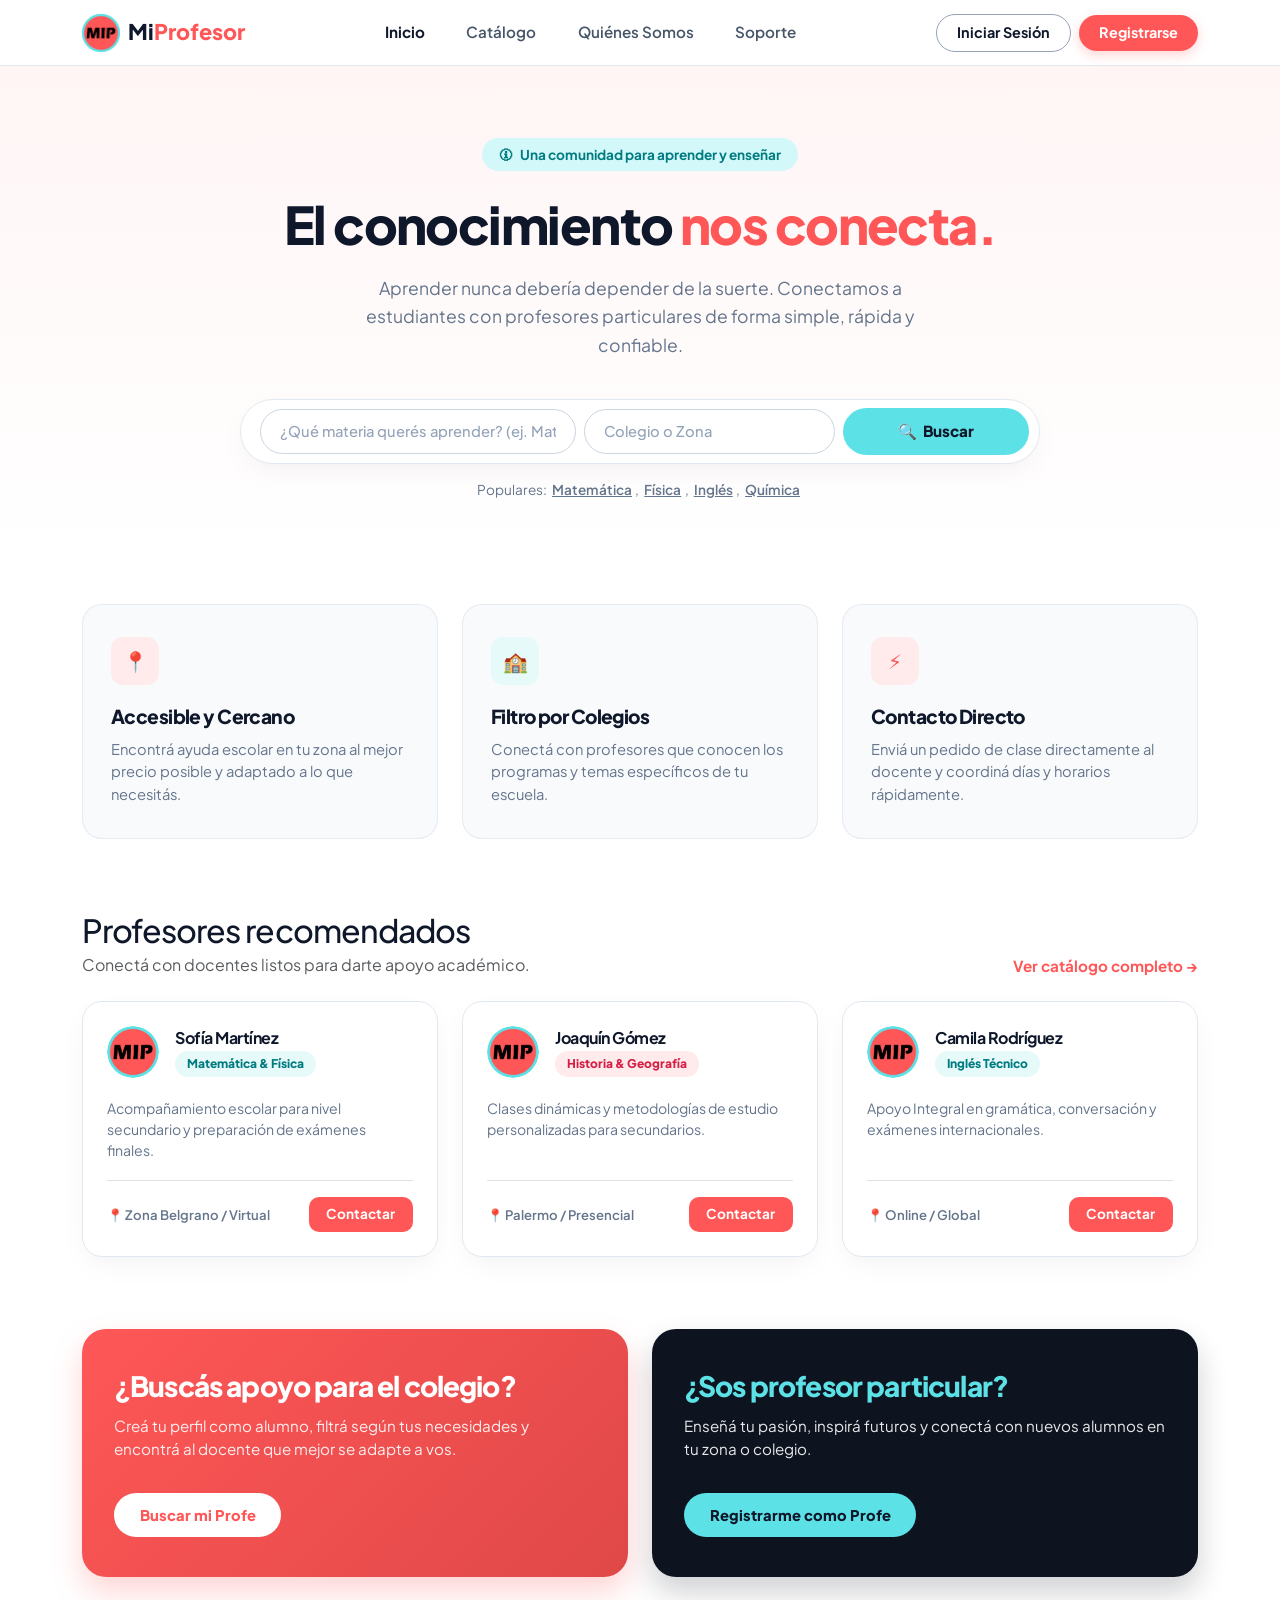
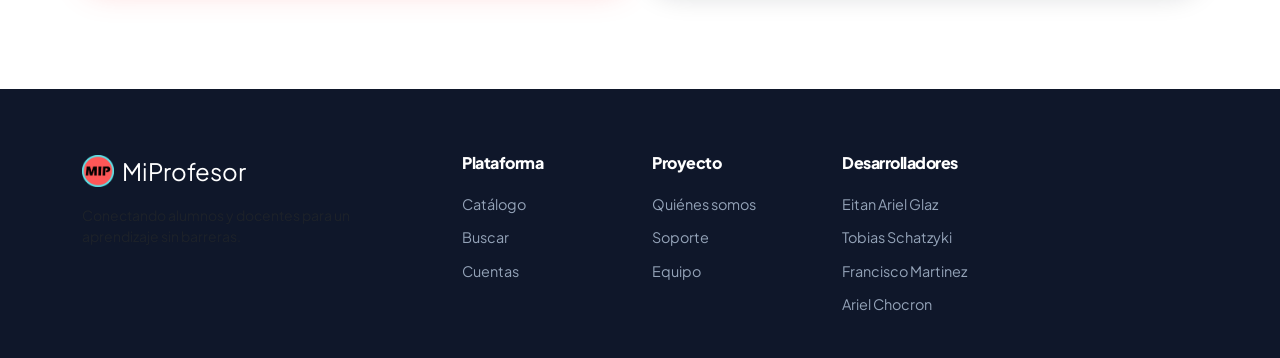
==== index.html @ e174bb23 "first commit" ====
<!DOCTYPE html>
<html lang="es">
<head>
    <meta charset="UTF-8">
    <meta name="viewport" content="width=device-width, initial-scale=1.0">
    <title>MiProfesor (MIP) | Encontrá a tu profe ideal</title>

    <!-- Bootstrap 5 CSS (Estructura de grilla responsive) -->
    <link href="https://cdn.jsdelivr.net/npm/bootstrap@5.3.2/dist/css/bootstrap.min.css" rel="stylesheet">
    <link href="https://fonts.googleapis.com/css2?family=Plus+Jakarta+Sans:wght@400;500;600;700;800;900&display=swap" rel="stylesheet">
    <link rel="stylesheet" href="css/style.css">
</head>
<body>

    <!-- ================= HEADER ================= -->
    <header class="siteNavbarHeader navbar navbar-expand-lg sticky-top">
        <div class="container-xl">
            <a href="index.html" class="d-flex align-items-center gap-2 text-decoration-none">
                <div class="brandLogoCircle">
                    <img src="img/logo.png" alt="MIP Logo">
                </div>
                <span class="brandLogoTitle">Mi<span>Profesor</span></span>
            </a>

            <button class="navbar-toggler border-0" type="button" data-bs-toggle="collapse" data-bs-target="#mobileNavbarContent">
                <span class="navbar-toggler-icon"></span>
            </button>

            <div class="collapse navbar-collapse" id="mobileNavbarContent">
                <nav class="navbar-nav mx-auto gap-lg-3 my-3 my-lg-0 text-center">
                    <a href="index.html" class="navLinkItem active">Inicio</a>
                    <a href="catalogo.html" class="navLinkItem">Catálogo</a>
                    <a href="quienesSomos.html" class="navLinkItem">Quiénes Somos</a>
                    <a href="soporte.html" class="navLinkItem">Soporte</a>
                </nav>

                <div class="d-flex justify-content-center align-items-center gap-2">
                    <a href="login.html" class="headerBtnOutline">Iniciar Sesión</a>
                    <a href="registro.html" class="headerBtnPrimary">Registrarse</a>
                </div>
            </div>
        </div>
    </header>

    <!-- ================= CONTENIDO PRINCIPAL ================= -->
    <main>
        
        <!-- Hero Section & Buscador -->
        <section class="heroSectionContainer text-center animateFadeIn">
            <div class="container-xl">
                <div class="communityBadge">
                    <span>🛈</span> Una comunidad para aprender y enseñar
                </div>
                
                <h1 class="heroMainTitle">
                    El conocimiento <span class="highlightCoral">nos conecta.</span>
                </h1>
                
                <p class="heroSubTitle">
                    Aprender nunca debería depender de la suerte. Conectamos a estudiantes con profesores particulares de forma simple, rápida y confiable.
                </p>

                <!-- Formulario con IDs exactos para el JS -->
                <form id="landingSearchForm" class="animateFadeIn delay-1">
                    <div class="searchBoxCard">
                        <div class="row g-2 align-items-center">
                            <div class="col-12 col-md-5">
                                <input type="text" id="subjectSearchInput" class="formInputField" placeholder="¿Qué materia querés aprender? (ej. Matem">
                            </div>
                            <div class="col-12 col-md-4">
                                <input type="text" id="locationSearchInput" class="formInputField" placeholder="Colegio o Zona">
                            </div>
                            <div class="col-12 col-md-3">
                                <button type="submit" class="searchSubmitButton">
                                    <span>🔍</span> Buscar
                                </button>
                            </div>
                        </div>
                    </div>
                    
                    <div class="popularSearchText">
                        Populares: 
                        <a href="catalogo.html?subject=Matematica">Matemática</a>, 
                        <a href="catalogo.html?subject=Fisica">Física</a>, 
                        <a href="catalogo.html?subject=Ingles">Inglés</a>, 
                        <a href="catalogo.html?subject=Quimica">Química</a>
                    </div>
                    
                    <div id="searchValidationMessage" class="text-danger small mt-3 fw-bold" style="display: none;"></div>
                </form>
            </div>
        </section>

        <!-- Beneficios (3 columnas) -->
        <section class="py-5 animateFadeIn delay-2">
            <div class="container-xl">
                <div class="row g-4">
                    <div class="col-12 col-md-4">
                        <div class="featureItemCard">
                            <div class="featureIconBox iconBoxRed">📍</div>
                            <h2 class="featureCardTitle">Accesible y Cercano</h2>
                            <p class="featureCardText">Encontrá ayuda escolar en tu zona al mejor precio posible y adaptado a lo que necesitás.</p>
                        </div>
                    </div>
                    <div class="col-12 col-md-4">
                        <div class="featureItemCard">
                            <div class="featureIconBox iconBoxCyan">🏫</div>
                            <h2 class="featureCardTitle">Filtro por Colegios</h2>
                            <p class="featureCardText">Conectá con profesores que conocen los programas y temas específicos de tu escuela.</p>
                        </div>
                    </div>
                    <div class="col-12 col-md-4">
                        <div class="featureItemCard">
                            <div class="featureIconBox iconBoxRed">⚡</div>
                            <h2 class="featureCardTitle">Contacto Directo</h2>
                            <p class="featureCardText">Enviá un pedido de clase directamente al docente y coordiná días y horarios rápidamente.</p>
                        </div>
                    </div>
                </div>
            </div>
        </section>

        <!-- Profesores Recomendados -->
        <section class="py-4 animateFadeIn delay-3">
            <div class="container-xl">
                <div class="d-flex flex-column flex-sm-row justify-content-between align-items-sm-end mb-4 gap-2">
                    <div>
                        <h2 class="fs-2 fw-black mb-1">Profesores recomendados</h2>
                        <p class="text-muted mb-0">Conectá con docentes listos para darte apoyo académico.</p>
                    </div>
                    <a href="catalogo.html" class="viewAllCatalogLink">Ver catálogo completo →</a>
                </div>

                <div class="row g-4">
                    <!-- Profe 1 -->
                    <div class="col-12 col-md-4">
                        <div class="teacherProfileCard">
                            <div>
                                <div class="d-flex align-items-center gap-3">
                                    <div class="teacherAvatarIcon">
                                        <img src="img/logo.png" class="teacher-temp-img" alt="Foto Profesor Sofía Martínez">
                                    </div>
                                    <div>
                                        <h3 class="fs-6 fw-bold mb-0">Sofía Martínez</h3>
                                        <span class="teacherSubjectBadge">Matemática & Física</span>
                                    </div>
                                </div>
                                <p class="teacherBioDescription">Acompañamiento escolar para nivel secundario y preparación de exámenes finales.</p>
                            </div>
                            <div class="d-flex justify-content-between align-items-center pt-3 border-top">
                                <span class="teacherLocationTag">📍 Zona Belgrano / Virtual</span>
                                <a href="perfilProfesor.html" class="teacherContactButton">Contactar</a>
                            </div>
                        </div>
                    </div>
                    
                    <!-- Profe 2 -->
                    <div class="col-12 col-md-4">
                        <div class="teacherProfileCard">
                            <div>
                                <div class="d-flex align-items-center gap-3">
                                    <div class="teacherAvatarIcon">
                                        <img src="img/logo.png" class="teacher-temp-img" alt="Foto Profesor Joaquín Gómez">
                                    </div>
                                    <div>
                                        <h3 class="fs-6 fw-bold mb-0">Joaquín Gómez</h3>
                                        <span class="teacherSubjectBadge pink">Historia & Geografía</span>
                                    </div>
                                </div>
                                <p class="teacherBioDescription">Clases dinámicas y metodologías de estudio personalizadas para secundarios.</p>
                            </div>
                            <div class="d-flex justify-content-between align-items-center pt-3 border-top">
                                <span class="teacherLocationTag">📍 Palermo / Presencial</span>
                                <a href="perfilProfesor.html" class="teacherContactButton">Contactar</a>
                            </div>
                        </div>
                    </div>

                    <!-- Profe 3 -->
                    <div class="col-12 col-md-4">
                        <div class="teacherProfileCard">
                            <div>
                                <div class="d-flex align-items-center gap-3">
                                    <div class="teacherAvatarIcon">
                                        <img src="img/logo.png" class="teacher-temp-img" alt="Foto Profesor Camila Rodríguez">
                                    </div>
                                    <div>
                                        <h3 class="fs-6 fw-bold mb-0">Camila Rodríguez</h3>
                                        <span class="teacherSubjectBadge">Inglés Técnico</span>
                                    </div>
                                </div>
                                <p class="teacherBioDescription">Apoyo Integral en gramática, conversación y exámenes internacionales.</p>
                            </div>
                            <div class="d-flex justify-content-between align-items-center pt-3 border-top">
                                <span class="teacherLocationTag">📍 Online / Global</span>
                                <a href="perfilProfesor.html" class="teacherContactButton">Contactar</a>
                            </div>
                        </div>
                    </div>
                </div>
            </div>
        </section>

        <!-- CTA Doble -->
        <section class="py-5 animateFadeIn delay-3">
            <div class="container-xl">
                <div class="row g-4">
                    <div class="col-12 col-md-6">
                        <div class="roleActionCardCoral">
                            <div>
                                <h2 class="roleActionTitle">¿Buscás apoyo para el colegio?</h2>
                                <p class="roleActionText">Creá tu perfil como alumno, filtrá según tus necesidades y encontrá al docente que mejor se adapte a vos.</p>
                            </div>
                            <a href="catalogo.html" class="roleActionButtonWhite">Buscar mi Profe</a>
                        </div>
                    </div>
                    <div class="col-12 col-md-6">
                        <div class="roleActionCardDark">
                            <div>
                                <h2 class="roleActionTitle cyan">¿Sos profesor particular?</h2>
                                <p class="roleActionText">Enseñá tu pasión, inspirá futuros y conectá con nuevos alumnos en tu zona o colegio.</p>
                            </div>
                            <a href="registro.html" class="roleActionButtonCyan">Registrarme como Profe</a>
                        </div>
                    </div>
                </div>
            </div>
        </section>
    </main>

    <!-- ================= FOOTER ================= -->
    <footer class="mainSiteFooter">
        <div class="container-xl">
            <div class="row g-4">
                <div class="col-12 col-md-4">
                    <div class="d-flex align-items-center gap-2 mb-3">
                        <div class="brandLogoCircle" style="width: 32px; height: 32px;">
                            <img src="img/logo.png" alt="MIP Logo">
                        </div>
                        <span class="fw-black fs-4 text-white">MiProfesor</span>
                    </div>
                    <p class="small text-muted" style="max-width: 280px;">Conectando alumnos y docentes para un aprendizaje sin barreras.</p>
                </div>
                <div class="col-6 col-md-2">
                    <h3 class="footerColumnTitle">Plataforma</h3>
                    <ul class="footerLinkList">
                        <li class="footerLinkItem"><a href="catalogo.html">Catálogo</a></li>
                        <li class="footerLinkItem"><a href="catalogo.html">Buscar</a></li>
                        <li class="footerLinkItem"><a href="login.html">Cuentas</a></li>
                    </ul>
                </div>
                <div class="col-6 col-md-2">
                    <h3 class="footerColumnTitle">Proyecto</h3>
                    <ul class="footerLinkList">
                        <li class="footerLinkItem"><a href="quienesSomos.html">Quiénes somos</a></li>
                        <li class="footerLinkItem"><a href="soporte.html">Soporte</a></li>
                        <li class="footerLinkItem"><a href="quienesSomos.html">Equipo</a></li>
                    </ul>
                </div>
                <div class="col-12 col-md-4">
                    <h3 class="footerColumnTitle">Desarrolladores</h3>
                    <ul class="footerLinkList">
                        <li class="footerLinkItem"><span>Eitan Ariel Glaz</span></li>
                        <li class="footerLinkItem"><span>Tobias Schatzyki</span></li>
                        <li class="footerLinkItem"><span>Francisco Martinez</span></li>
                        <li class="footerLinkItem"><span>Ariel Chocron</span></li>
                    </ul>
                </div>
            </div>
        </div>
    </footer>

    <script src="https://cdn.jsdelivr.net/npm/bootstrap@5.3.2/dist/js/bootstrap.bundle.min.js"></script>
    <script src="js/site.js"></script>
</body>
</html>
---- css/style.css ----
/* =========================================
   VARIABLES Y PALETA MIP
========================================= */
:root {
    --primaryCoral: #FF5757;
    --primaryCoralHover: #E04848;
    --secondaryCyan: #5CE1E6;
    --secondaryCyanHover: #48CED3;
    --secondaryMagenta: #D51F47;
    
    --darkNeutral: #0F172A;
    --darkCardBg: #0D131F;
    --textMuted: #64748B;
    
    --lightBackground: #FFFFFF;
    --heroBgGradient: linear-gradient(180deg, #FFF5F5 0%, #FFFFFF 100%);
    --cardBgSoft: #F8FAFC;
    
    --borderLight: #E2E8F0;
    --borderInput: #CBD5E1;
    --shadowSoft: 0 10px 30px -5px rgba(0, 0, 0, 0.05), 0 4px 12px -2px rgba(0, 0, 0, 0.02);
    --shadowHover: 0 20px 35px -10px rgba(0, 0, 0, 0.08), 0 10px 15px -5px rgba(0, 0, 0, 0.04);
}

/* =========================================
   RESET Y ESTILOS GENERALES
========================================= */
body {
    font-family: 'Plus Jakarta Sans', system-ui, -apple-system, sans-serif;
    background-color: var(--lightBackground);
    color: var(--darkNeutral);
    margin: 0;
    padding: 0;
    -webkit-font-smoothing: antialiased;
}

main {
    overflow-x: hidden;
}

h1, h2, h3, h4 {
    color: var(--darkNeutral);
    letter-spacing: -0.03em;
}

/* Animación de entrada suave */
@keyframes fadeInUp {
    from {
        opacity: 0;
        transform: translateY(20px);
    }
    to {
        opacity: 1;
        transform: translateY(0);
    }
}

.animateFadeIn {
    animation: fadeInUp 0.6s cubic-bezier(0.16, 1, 0.3, 1) forwards;
}

.delay-1 { animation-delay: 0.1s; }
.delay-2 { animation-delay: 0.2s; }
.delay-3 { animation-delay: 0.3s; }

/* =========================================
   1. HEADER / NAVBAR
========================================= */
.siteNavbarHeader {
    background-color: rgba(255, 255, 255, 0.95);
    backdrop-filter: blur(8px);
    border-bottom: 1px solid var(--borderLight);
    padding: 0.85rem 0;
}

.brandLogoCircle {
    width: 38px;
    height: 38px;
    display: flex;
    align-items: center;
    justify-content: center;
    transition: transform 0.3s ease;
    overflow: hidden;
}

.brandLogoCircle img {
    width: 100%;
    height: 100%;
    object-fit: contain;
}

.brandLogoCircle:hover {
    transform: scale(1.08) rotate(-5deg);
}

.brandLogoTitle {
    font-size: 1.35rem;
    font-weight: 800;
    color: var(--darkNeutral);
}

.brandLogoTitle span {
    color: var(--primaryCoral);
}

.navLinkItem {
    font-weight: 600;
    color: #475569;
    text-decoration: none;
    padding: 0.4rem 0.8rem;
    font-size: 0.95rem;
    transition: color 0.2s ease;
}

.navLinkItem:hover, .navLinkItem.active {
    color: var(--darkNeutral);
    font-weight: 700;
}

/* Botones del Header */
.headerBtnOutline {
    border: 1.5px solid #94A3B8;
    background: transparent;
    color: var(--darkNeutral);
    font-weight: 700;
    padding: 0.45rem 1.25rem;
    border-radius: 50px;
    font-size: 0.9rem;
    text-decoration: none;
    transition: all 0.2s ease;
}

.headerBtnOutline:hover {
    border-color: var(--darkNeutral);
    background-color: var(--cardBgSoft);
}

.headerBtnPrimary {
    background-color: var(--primaryCoral);
    color: #FFFFFF;
    font-weight: 700;
    padding: 0.45rem 1.25rem;
    border-radius: 50px;
    font-size: 0.9rem;
    text-decoration: none;
    box-shadow: 0 4px 12px rgba(255, 87, 87, 0.25);
    transition: all 0.2s ease;
}

.headerBtnPrimary:hover {
    background-color: var(--primaryCoralHover);
    transform: translateY(-1px);
    box-shadow: 0 6px 16px rgba(255, 87, 87, 0.35);
    color: #FFFFFF;
}

/* =========================================
   2. HERO SECTION & BÚSQUEDA
========================================= */
.heroSectionContainer {
    background: var(--heroBgGradient);
    padding: 4.5rem 0 3.5rem 0;
}

.communityBadge {
    display: inline-flex;
    align-items: center;
    gap: 0.4rem;
    background-color: #D2F8F9;
    color: #007B80;
    font-size: 0.85rem;
    font-weight: 700;
    padding: 0.4rem 1.1rem;
    border-radius: 50px;
    margin-bottom: 1.5rem;
}

.heroMainTitle {
    font-size: 3.25rem;
    font-weight: 900;
    line-height: 1.15;
    margin-bottom: 1.2rem;
}

.heroMainTitle .highlightCoral {
    color: var(--primaryCoral);
}

.heroSubTitle {
    font-size: 1.1rem;
    color: var(--textMuted);
    max-width: 620px;
    margin: 0 auto 2.5rem auto;
    line-height: 1.6;
}

/* Caja de Búsqueda */
.searchBoxCard {
    background-color: #FFFFFF;
    border: 1px solid var(--borderLight);
    border-radius: 50px;
    padding: 0.5rem 0.6rem 0.5rem 1.2rem;
    box-shadow: var(--shadowSoft);
    max-width: 800px;
    margin: 0 auto;
    transition: box-shadow 0.3s ease, transform 0.3s ease;
}

.searchBoxCard:hover {
    box-shadow: var(--shadowHover);
}

/* Inputs con Borde Definido */
.formInputField {
    border: 1.5px solid var(--borderInput);
    background-color: #FFFFFF;
    border-radius: 50px;
    padding: 0.65rem 1.2rem;
    font-size: 0.92rem;
    font-weight: 500;
    width: 100%;
    outline: none;
    transition: all 0.25s ease;
    color: var(--darkNeutral);
}

.formInputField:focus {
    border-color: var(--secondaryCyan);
    box-shadow: 0 0 0 4px rgba(92, 225, 230, 0.25);
}

.formInputField::placeholder {
    color: #94A3B8;
}

/* Botón Buscar */
.searchSubmitButton {
    background-color: var(--secondaryCyan);
    color: var(--darkNeutral);
    font-weight: 800;
    border: none;
    border-radius: 50px;
    padding: 0.75rem 1.8rem;
    font-size: 0.95rem;
    cursor: pointer;
    width: 100%;
    display: inline-flex;
    align-items: center;
    justify-content: center;
    gap: 0.4rem;
    transition: all 0.2s ease;
}

.searchSubmitButton:hover {
    background-color: var(--secondaryCyanHover);
    transform: translateY(-1px);
    box-shadow: 0 4px 12px rgba(92, 225, 230, 0.4);
}

/* Búsquedas populares */
.popularSearchText {
    font-size: 0.85rem;
    color: var(--textMuted);
    margin-top: 1rem;
}

.popularSearchText a {
    color: var(--textMuted);
    text-decoration: underline;
    font-weight: 600;
    margin: 0 0.2rem;
    transition: color 0.2s ease;
}

.popularSearchText a:hover {
    color: var(--primaryCoral);
}

/* =========================================
   3. BENEFICIOS / FEATURES (TARJETAS)
========================================= */
.featureItemCard {
    background-color: var(--cardBgSoft);
    border: 1px solid rgba(226, 232, 240, 0.8);
    border-radius: 20px;
    padding: 2rem 1.75rem;
    height: 100%;
    transition: all 0.3s cubic-bezier(0.16, 1, 0.3, 1);
}

.featureItemCard:hover {
    background-color: #FFFFFF;
    transform: translateY(-6px);
    box-shadow: var(--shadowHover);
    border-color: var(--borderLight);
}

.featureIconBox {
    width: 48px;
    height: 48px;
    border-radius: 12px;
    display: flex;
    align-items: center;
    justify-content: center;
    font-size: 1.25rem;
    margin-bottom: 1.25rem;
}

.iconBoxRed {
    background-color: #FFEBEB;
    color: var(--primaryCoral);
}

.iconBoxCyan {
    background-color: #E6FAFA;
    color: #008B91;
}

.featureCardTitle {
    font-size: 1.2rem;
    font-weight: 800;
    margin-bottom: 0.6rem;
}

.featureCardText {
    font-size: 0.92rem;
    color: var(--textMuted);
    line-height: 1.55;
    margin-bottom: 0;
}

/* =========================================
   4. PROFESORES RECOMENDADOS
========================================= */
.viewAllCatalogLink {
    color: var(--primaryCoral);
    font-weight: 700;
    font-size: 0.95rem;
    text-decoration: none;
    transition: opacity 0.2s ease, transform 0.2s ease;
    display: inline-block;
}

.viewAllCatalogLink:hover {
    color: var(--secondaryMagenta);
    transform: translateX(3px);
}

.teacherProfileCard {
    background-color: #FFFFFF;
    border: 1px solid var(--borderLight);
    border-radius: 20px;
    padding: 1.5rem;
    box-shadow: var(--shadowSoft);
    height: 100%;
    display: flex;
    flex-direction: column;
    justify-content: space-between;
    transition: all 0.3s ease;
}

.teacherProfileCard:hover {
    transform: translateY(-5px);
    box-shadow: var(--shadowHover);
}

.teacherAvatarIcon {
    width: 52px;
    height: 52px;
    border-radius: 100%;
    display: flex;
    align-items: center;
    justify-content: center;
    flex-shrink: 0;
    overflow: hidden;
}

.teacher-temp-img {
    width: 100%;
    height: 100%;
    object-fit: cover;
    border-radius: 100%;
}

.teacherSubjectBadge {
    display: inline-block;
    background-color: #E6FAFA;
    color: #007B80;
    font-size: 0.75rem;
    font-weight: 800;
    padding: 0.25rem 0.75rem;
    border-radius: 50px;
    margin-top: 0.2rem;
}

.teacherSubjectBadge.pink {
    background-color: #FFEBEB;
    color: var(--secondaryMagenta);
}

.teacherBioDescription {
    font-size: 0.88rem;
    color: var(--textMuted);
    line-height: 1.5;
    margin: 1.2rem 0;
}

.teacherLocationTag {
    font-size: 0.82rem;
    color: var(--textMuted);
    font-weight: 600;
}

.teacherContactButton {
    background-color: var(--primaryCoral);
    color: #FFFFFF;
    font-weight: 700;
    border: none;
    border-radius: 10px;
    padding: 0.45rem 1.1rem;
    font-size: 0.85rem;
    text-decoration: none;
    transition: all 0.2s ease;
}

.teacherContactButton:hover {
    background-color: var(--primaryCoralHover);
    color: #FFFFFF;
    box-shadow: 0 4px 10px rgba(255, 87, 87, 0.3);
}

/* =========================================
   5. CTA DOBLE
========================================= */
.roleActionCardCoral {
    background: linear-gradient(135deg, #FF5757 0%, #E04848 100%);
    color: #FFFFFF;
    border-radius: 24px;
    padding: 2.5rem 2rem;
    height: 100%;
    display: flex;
    flex-direction: column;
    justify-content: space-between;
    box-shadow: 0 15px 30px rgba(255, 87, 87, 0.25);
    transition: transform 0.3s ease;
}

.roleActionCardDark {
    background-color: var(--darkCardBg);
    color: #FFFFFF;
    border-radius: 24px;
    padding: 2.5rem 2rem;
    height: 100%;
    display: flex;
    flex-direction: column;
    justify-content: space-between;
    box-shadow: 0 15px 30px rgba(13, 19, 31, 0.2);
    transition: transform 0.3s ease;
}

.roleActionCardCoral:hover, .roleActionCardDark:hover {
    transform: translateY(-4px);
}

.roleActionTitle {
    font-size: 1.75rem;
    font-weight: 900;
    margin-bottom: 0.8rem;
    color: #FFFFFF;
}

.roleActionTitle.cyan {
    color: var(--secondaryCyan);
}

.roleActionText {
    font-size: 0.95rem;
    opacity: 0.9;
    line-height: 1.5;
    margin-bottom: 2rem;
}

.roleActionButtonWhite {
    background-color: #FFFFFF;
    color: var(--primaryCoral);
    font-weight: 800;
    border: none;
    border-radius: 50px;
    padding: 0.7rem 1.6rem;
    text-decoration: none;
    display: inline-block;
    align-self: flex-start;
    font-size: 0.92rem;
    transition: all 0.2s ease;
}

.roleActionButtonWhite:hover {
    background-color: #F8FAFC;
    color: var(--primaryCoralHover);
    transform: scale(1.03);
}

.roleActionButtonCyan {
    background-color: var(--secondaryCyan);
    color: var(--darkNeutral);
    font-weight: 800;
    border: none;
    border-radius: 50px;
    padding: 0.7rem 1.6rem;
    text-decoration: none;
    display: inline-block;
    align-self: flex-start;
    font-size: 0.92rem;
    transition: all 0.2s ease;
}

.roleActionButtonCyan:hover {
    background-color: var(--secondaryCyanHover);
    transform: scale(1.03);
}

/* =========================================
   6. FOOTER
========================================= */
.mainSiteFooter {
    background-color: var(--darkNeutral);
    color: #FFFFFF;
    padding: 4rem 0 2rem 0;
    margin-top: 4rem;
}

.footerColumnTitle {
    font-size: 1rem;
    font-weight: 800;
    margin-bottom: 1.2rem;
    color: #FFFFFF;
}

.footerLinkList {
    list-style: none;
    padding: 0;
    margin: 0;
}

.footerLinkItem {
    margin-bottom: 0.6rem;
}

.footerLinkItem a, .footerLinkItem span {
    color: #94A3B8;
    text-decoration: none;
    font-size: 0.9rem;
    transition: color 0.2s ease;
}

.footerLinkItem a:hover {
    color: var(--secondaryCyan);
}
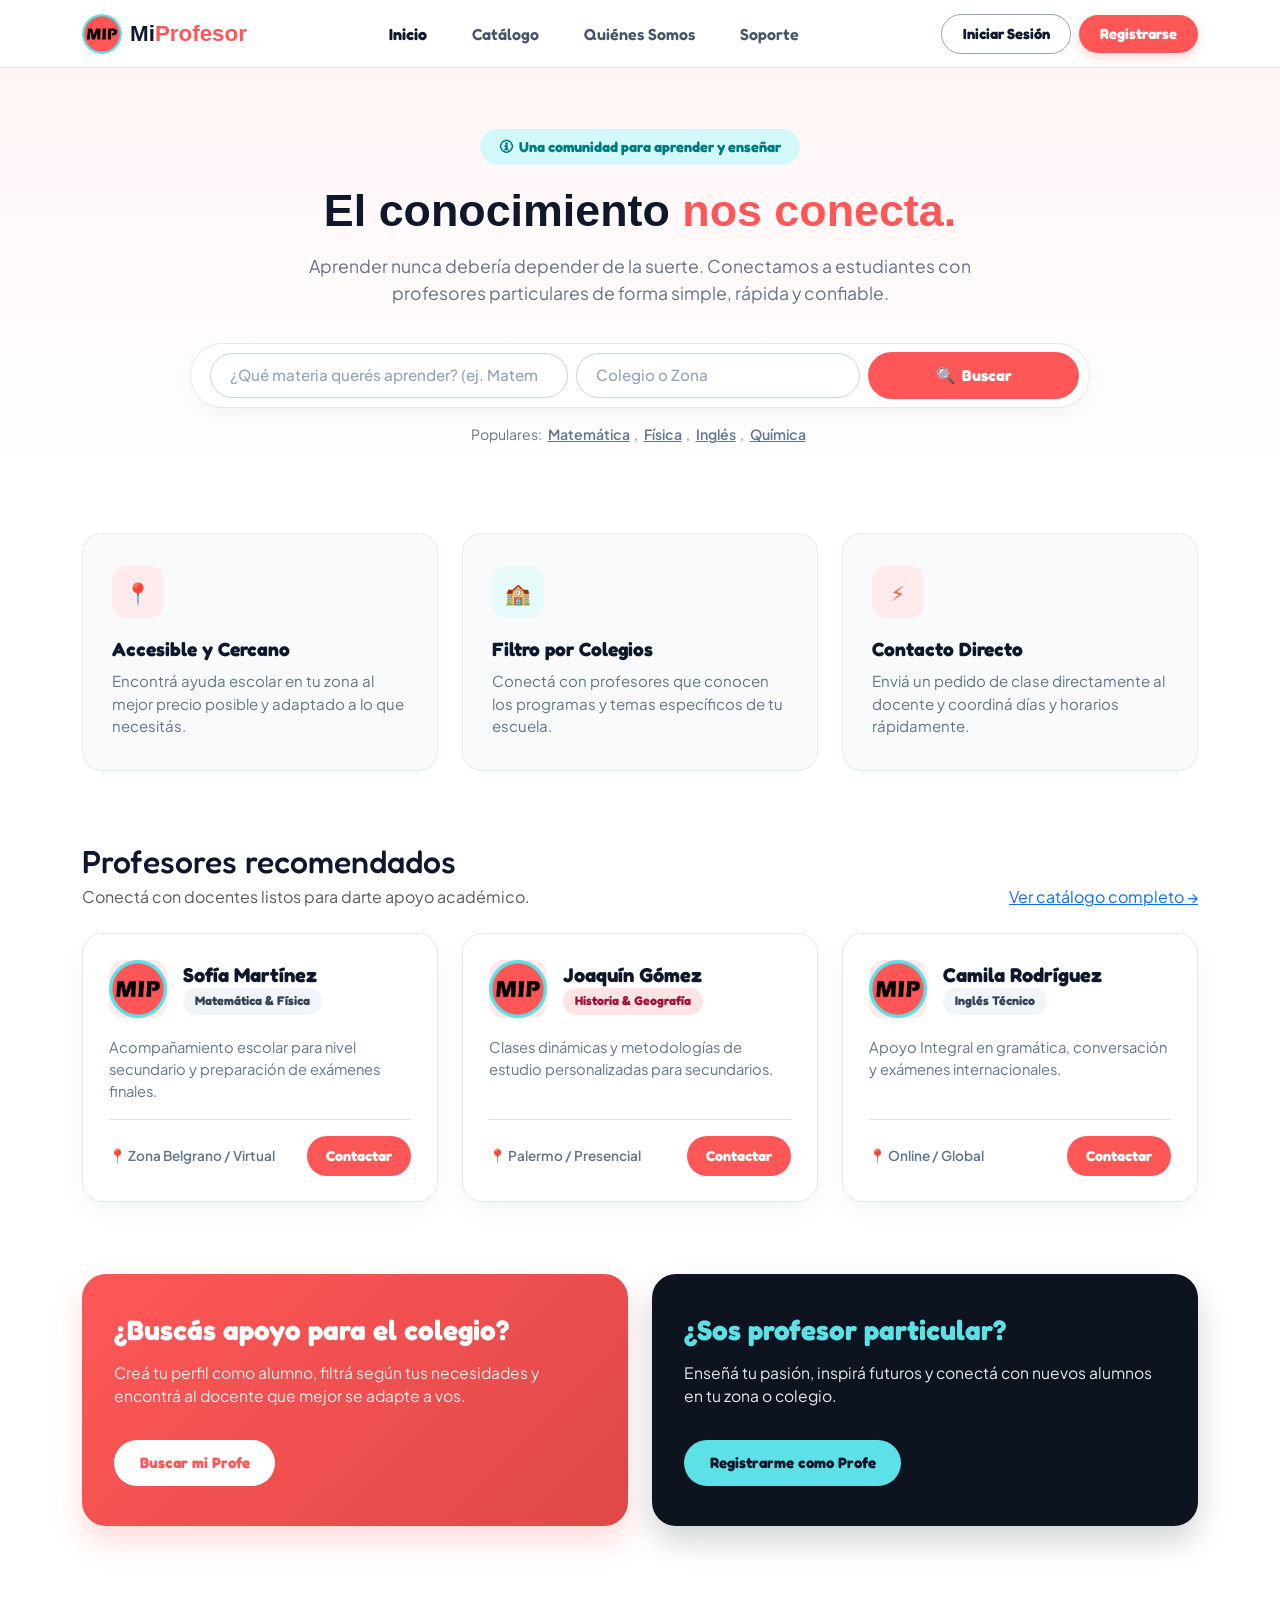
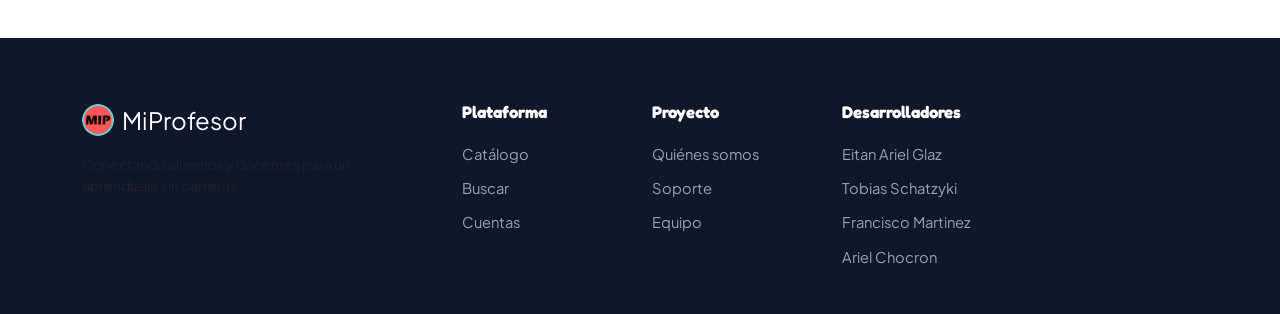
==== commit 8bcc2a85: "catalogo agregado, la ia esta no da para mas, es una cagada" ====
--- a/index.html
+++ b/index.html
@@ -141,7 +141,7 @@
                                         <img src="img/logo.png" class="teacher-temp-img" alt="Foto Profesor Sofía Martínez">
                                     </div>
                                     <div>
-                                        <h3 class="fs-6 fw-bold mb-0">Sofía Martínez</h3>
+                                        <h3 class="fs-5 fw-bold mb-0">Sofía Martínez</h3>
                                         <span class="teacherSubjectBadge">Matemática & Física</span>
                                     </div>
                                 </div>
@@ -163,7 +163,7 @@
                                         <img src="img/logo.png" class="teacher-temp-img" alt="Foto Profesor Joaquín Gómez">
                                     </div>
                                     <div>
-                                        <h3 class="fs-6 fw-bold mb-0">Joaquín Gómez</h3>
+                                        <h3 class="fs-5 fw-bold mb-0">Joaquín Gómez</h3>
                                         <span class="teacherSubjectBadge pink">Historia & Geografía</span>
                                     </div>
                                 </div>
@@ -185,7 +185,7 @@
                                         <img src="img/logo.png" class="teacher-temp-img" alt="Foto Profesor Camila Rodríguez">
                                     </div>
                                     <div>
-                                        <h3 class="fs-6 fw-bold mb-0">Camila Rodríguez</h3>
+                                        <h3 class="fs-5 fw-bold mb-0">Camila Rodríguez</h3>
                                         <span class="teacherSubjectBadge">Inglés Técnico</span>
                                     </div>
                                 </div>
--- a/css/style.css
+++ b/css/style.css
@@ -1,5 +1,7 @@
-/* =========================================
-   VARIABLES Y PALETA MIP
+@import url('https://fonts.googleapis.com/css2?family=Fredoka:wght@400;600;700&family=Plus+Jakarta+Sans:ital,wght@0,400;0,500;0,600;0,700;0,800;1,400&display=swap');
+
+/* =========================================
+   VARIABLES Y PALETA DE COLORES MIP
 ========================================= */
 :root {
     --primaryCoral: #FF5757;
@@ -20,18 +22,27 @@
     --borderInput: #CBD5E1;
     --shadowSoft: 0 10px 30px -5px rgba(0, 0, 0, 0.05), 0 4px 12px -2px rgba(0, 0, 0, 0.02);
     --shadowHover: 0 20px 35px -10px rgba(0, 0, 0, 0.08), 0 10px 15px -5px rgba(0, 0, 0, 0.04);
+
+    --fontTitulos: 'Eras Bold ITC', 'Eras ITC', 'ITC Eras', sans-serif;
+    --fontImportante: 'Fredoka', sans-serif;
+    --fontParrafos: 'Plus Jakarta Sans', system-ui, -apple-system, sans-serif;
 }
 
 /* =========================================
    RESET Y ESTILOS GENERALES
 ========================================= */
+*, *::before, *::after {
+    box-sizing: border-box;
+}
+
 body {
-    font-family: 'Plus Jakarta Sans', system-ui, -apple-system, sans-serif;
+    font-family: var(--fontParrafos);
     background-color: var(--lightBackground);
     color: var(--darkNeutral);
     margin: 0;
     padding: 0;
     -webkit-font-smoothing: antialiased;
+    overflow-x: hidden;
 }
 
 main {
@@ -39,15 +50,29 @@
 }
 
 h1, h2, h3, h4 {
-    color: var(--darkNeutral);
-    letter-spacing: -0.03em;
-}
-
-/* Animación de entrada suave */
+    font-family: var(--fontImportante);
+    color: var(--darkNeutral);
+}
+
+h2 {
+    font-size: 1.5rem;
+}
+
+h3 {
+    font-size: 1.25rem;
+}
+
+img {
+    max-width: 100%;
+    height: auto;
+    display: block;
+}
+
+/* Animaciones de Entrada */
 @keyframes fadeInUp {
     from {
         opacity: 0;
-        transform: translateY(20px);
+        transform: translateY(18px);
     }
     to {
         opacity: 1;
@@ -56,7 +81,7 @@
 }
 
 .animateFadeIn {
-    animation: fadeInUp 0.6s cubic-bezier(0.16, 1, 0.3, 1) forwards;
+    animation: fadeInUp 0.5s cubic-bezier(0.16, 1, 0.3, 1) forwards;
 }
 
 .delay-1 { animation-delay: 0.1s; }
@@ -64,29 +89,31 @@
 .delay-3 { animation-delay: 0.3s; }
 
 /* =========================================
-   1. HEADER / NAVBAR
+   1. HEADER / NAVBAR COMPARTIDO
 ========================================= */
 .siteNavbarHeader {
-    background-color: rgba(255, 255, 255, 0.95);
+    background-color: rgba(255, 255, 255, 0.96);
     backdrop-filter: blur(8px);
     border-bottom: 1px solid var(--borderLight);
     padding: 0.85rem 0;
 }
 
 .brandLogoCircle {
-    width: 38px;
-    height: 38px;
+    width: 40px;
+    height: 40px;
+    border-radius: 50%;
     display: flex;
     align-items: center;
     justify-content: center;
     transition: transform 0.3s ease;
     overflow: hidden;
+    flex-shrink: 0;
 }
 
 .brandLogoCircle img {
     width: 100%;
     height: 100%;
-    object-fit: contain;
+    object-fit: cover;
 }
 
 .brandLogoCircle:hover {
@@ -94,7 +121,8 @@
 }
 
 .brandLogoTitle {
-    font-size: 1.35rem;
+    font-family: var(--fontTitulos);
+    font-size: 1.4rem;
     font-weight: 800;
     color: var(--darkNeutral);
 }
@@ -104,30 +132,35 @@
 }
 
 .navLinkItem {
+    font-family: var(--fontImportante);
     font-weight: 600;
     color: #475569;
     text-decoration: none;
-    padding: 0.4rem 0.8rem;
-    font-size: 0.95rem;
+    padding: 0.5rem 0.9rem;
+    font-size: 1rem;
     transition: color 0.2s ease;
 }
 
-.navLinkItem:hover, .navLinkItem.active {
+.navLinkItem:hover, 
+.navLinkItem.active {
     color: var(--darkNeutral);
     font-weight: 700;
 }
 
 /* Botones del Header */
 .headerBtnOutline {
+    font-family: var(--fontImportante);
     border: 1.5px solid #94A3B8;
     background: transparent;
     color: var(--darkNeutral);
     font-weight: 700;
-    padding: 0.45rem 1.25rem;
-    border-radius: 50px;
-    font-size: 0.9rem;
+    padding: 0.5rem 1.3rem;
+    border-radius: 50px;
+    font-size: 0.92rem;
     text-decoration: none;
     transition: all 0.2s ease;
+    display: inline-block;
+    text-align: center;
 }
 
 .headerBtnOutline:hover {
@@ -136,15 +169,18 @@
 }
 
 .headerBtnPrimary {
+    font-family: var(--fontImportante);
     background-color: var(--primaryCoral);
     color: #FFFFFF;
     font-weight: 700;
-    padding: 0.45rem 1.25rem;
-    border-radius: 50px;
-    font-size: 0.9rem;
+    padding: 0.5rem 1.3rem;
+    border-radius: 50px;
+    font-size: 0.92rem;
     text-decoration: none;
     box-shadow: 0 4px 12px rgba(255, 87, 87, 0.25);
     transition: all 0.2s ease;
+    display: inline-block;
+    text-align: center;
 }
 
 .headerBtnPrimary:hover {
@@ -155,31 +191,34 @@
 }
 
 /* =========================================
-   2. HERO SECTION & BÚSQUEDA
-========================================= */
-.heroSectionContainer {
+   2. HERO SECTIONS (INDEX & CATÁLOGO)
+========================================= */
+.heroSectionContainer,
+.catalogHeroHeader {
     background: var(--heroBgGradient);
-    padding: 4.5rem 0 3.5rem 0;
+    padding: 3.8rem 0 2.5rem 0;
 }
 
 .communityBadge {
+    font-family: var(--fontImportante);
     display: inline-flex;
     align-items: center;
     gap: 0.4rem;
     background-color: #D2F8F9;
     color: #007B80;
-    font-size: 0.85rem;
-    font-weight: 700;
-    padding: 0.4rem 1.1rem;
-    border-radius: 50px;
-    margin-bottom: 1.5rem;
+    font-size: 0.9rem;
+    font-weight: 700;
+    padding: 0.45rem 1.2rem;
+    border-radius: 50px;
+    margin-bottom: 1.2rem;
 }
 
 .heroMainTitle {
-    font-size: 3.25rem;
+    font-family: var(--fontTitulos);
+    font-size: clamp(2rem, 5vw, 2.8rem);
     font-weight: 900;
-    line-height: 1.15;
-    margin-bottom: 1.2rem;
+    line-height: 1.18;
+    margin-bottom: 1rem;
 }
 
 .heroMainTitle .highlightCoral {
@@ -187,21 +226,22 @@
 }
 
 .heroSubTitle {
-    font-size: 1.1rem;
+    font-family: var(--fontParrafos);
+    font-size: clamp(0.95rem, 2.5vw, 1.1rem);
     color: var(--textMuted);
-    max-width: 620px;
-    margin: 0 auto 2.5rem auto;
-    line-height: 1.6;
-}
-
-/* Caja de Búsqueda */
+    max-width: 680px;
+    margin: 0 auto 2.2rem auto;
+    line-height: 1.55;
+}
+
+/* Caja de Búsqueda del Index */
 .searchBoxCard {
     background-color: #FFFFFF;
     border: 1px solid var(--borderLight);
     border-radius: 50px;
     padding: 0.5rem 0.6rem 0.5rem 1.2rem;
     box-shadow: var(--shadowSoft);
-    max-width: 800px;
+    max-width: 900px;
     margin: 0 auto;
     transition: box-shadow 0.3s ease, transform 0.3s ease;
 }
@@ -210,13 +250,13 @@
     box-shadow: var(--shadowHover);
 }
 
-/* Inputs con Borde Definido */
 .formInputField {
+    font-family: var(--fontParrafos);
     border: 1.5px solid var(--borderInput);
     background-color: #FFFFFF;
     border-radius: 50px;
     padding: 0.65rem 1.2rem;
-    font-size: 0.92rem;
+    font-size: 0.95rem;
     font-weight: 500;
     width: 100%;
     outline: none;
@@ -233,33 +273,33 @@
     color: #94A3B8;
 }
 
-/* Botón Buscar */
 .searchSubmitButton {
-    background-color: var(--secondaryCyan);
-    color: var(--darkNeutral);
-    font-weight: 800;
+    font-family: var(--fontImportante);
+    background-color: var(--primaryCoral);
+    color: #FFFFFF;
+    font-weight: 700;
     border: none;
     border-radius: 50px;
     padding: 0.75rem 1.8rem;
-    font-size: 0.95rem;
+    font-size: 0.98rem;
     cursor: pointer;
-    width: 100%;
     display: inline-flex;
     align-items: center;
     justify-content: center;
     gap: 0.4rem;
+    width: 100%;
     transition: all 0.2s ease;
 }
 
 .searchSubmitButton:hover {
-    background-color: var(--secondaryCyanHover);
+    background-color: var(--primaryCoralHover);
     transform: translateY(-1px);
-    box-shadow: 0 4px 12px rgba(92, 225, 230, 0.4);
-}
-
-/* Búsquedas populares */
+    box-shadow: 0 4px 12px rgba(255, 87, 87, 0.3);
+}
+
 .popularSearchText {
-    font-size: 0.85rem;
+    font-family: var(--fontParrafos);
+    font-size: 0.88rem;
     color: var(--textMuted);
     margin-top: 1rem;
 }
@@ -268,7 +308,7 @@
     color: var(--textMuted);
     text-decoration: underline;
     font-weight: 600;
-    margin: 0 0.2rem;
+    margin: 0 0.25rem;
     transition: color 0.2s ease;
 }
 
@@ -277,80 +317,56 @@
 }
 
 /* =========================================
-   3. BENEFICIOS / FEATURES (TARJETAS)
-========================================= */
-.featureItemCard {
+   3. SIDEBAR DE FILTROS (CATÁLOGO)
+========================================= */
+.catalogFilterBox {
     background-color: var(--cardBgSoft);
-    border: 1px solid rgba(226, 232, 240, 0.8);
+    border: 1px solid var(--borderLight);
     border-radius: 20px;
-    padding: 2rem 1.75rem;
-    height: 100%;
-    transition: all 0.3s cubic-bezier(0.16, 1, 0.3, 1);
-}
-
-.featureItemCard:hover {
-    background-color: #FFFFFF;
-    transform: translateY(-6px);
-    box-shadow: var(--shadowHover);
-    border-color: var(--borderLight);
-}
-
-.featureIconBox {
-    width: 48px;
-    height: 48px;
-    border-radius: 12px;
-    display: flex;
-    align-items: center;
-    justify-content: center;
-    font-size: 1.25rem;
-    margin-bottom: 1.25rem;
-}
-
-.iconBoxRed {
-    background-color: #FFEBEB;
-    color: var(--primaryCoral);
-}
-
-.iconBoxCyan {
-    background-color: #E6FAFA;
-    color: #008B91;
-}
-
-.featureCardTitle {
-    font-size: 1.2rem;
-    font-weight: 800;
-    margin-bottom: 0.6rem;
-}
-
-.featureCardText {
-    font-size: 0.92rem;
-    color: var(--textMuted);
-    line-height: 1.55;
-    margin-bottom: 0;
-}
-
-/* =========================================
-   4. PROFESORES RECOMENDADOS
-========================================= */
-.viewAllCatalogLink {
-    color: var(--primaryCoral);
-    font-weight: 700;
-    font-size: 0.95rem;
-    text-decoration: none;
-    transition: opacity 0.2s ease, transform 0.2s ease;
-    display: inline-block;
-}
-
-.viewAllCatalogLink:hover {
-    color: var(--secondaryMagenta);
-    transform: translateX(3px);
-}
-
+    padding: 1.5rem;
+    box-shadow: var(--shadowSoft);
+}
+
+.filterFieldLabel {
+    font-family: var(--fontImportante);
+    font-size: 0.82rem;
+    font-weight: 700;
+    letter-spacing: 0.5px;
+    color: var(--darkNeutral);
+    margin-bottom: 0.4rem;
+    display: block;
+    text-transform: uppercase;
+}
+
+.filterSelectField {
+    appearance: none;
+    background-image: url("data:image/svg+xml,%3csvg xmlns='http://www.w3.org/2000/svg' viewBox='0 0 16 16'%3e%3cpath fill='none' stroke='%23475569' stroke-linecap='round' stroke-linejoin='round' stroke-width='2' d='m2 5 6 6 6-6'/%3e%3c/svg%3e");
+    background-repeat: no-repeat;
+    background-position: right 0.9rem center;
+    background-size: 14px 12px;
+    padding-right: 2.2rem;
+    cursor: pointer;
+}
+
+/* Form Check Customization */
+.form-check-input:checked {
+    background-color: var(--primaryCoral);
+    border-color: var(--primaryCoral);
+}
+
+.form-check-input:focus {
+    box-shadow: 0 0 0 0.25rem rgba(255, 87, 87, 0.2);
+    border-color: var(--primaryCoral);
+}
+
+/* =========================================
+   4. TARJETAS DE PROFESORES (CATÁLOGO & INDEX)
+========================================= */
 .teacherProfileCard {
     background-color: #FFFFFF;
     border: 1px solid var(--borderLight);
     border-radius: 20px;
-    padding: 1.5rem;
+    padding: 1.6rem;
     box-shadow: var(--shadowSoft);
     height: 100%;
     display: flex;
@@ -360,66 +376,86 @@
 }
 
 .teacherProfileCard:hover {
-    transform: translateY(-5px);
+    transform: translateY(-4px);
     box-shadow: var(--shadowHover);
+    border-color: #CBD5E1;
 }
 
 .teacherAvatarIcon {
-    width: 52px;
-    height: 52px;
-    border-radius: 100%;
+    width: 58px;
+    height: 58px;
+    border-radius: 14px;
+    background-color: #FFEBEB;
+    color: var(--primaryCoral);
     display: flex;
     align-items: center;
     justify-content: center;
+    font-family: var(--fontImportante);
+    font-weight: 700;
+    font-size: 1.25rem;
     flex-shrink: 0;
     overflow: hidden;
 }
 
-.teacher-temp-img {
+.teacherAvatarIcon img,
+.teacherAvatarIcon .teacher-temp-img {
     width: 100%;
     height: 100%;
     object-fit: cover;
-    border-radius: 100%;
 }
 
 .teacherSubjectBadge {
+    font-family: var(--fontImportante);
     display: inline-block;
-    background-color: #E6FAFA;
-    color: #007B80;
-    font-size: 0.75rem;
-    font-weight: 800;
+    background-color: #F1F5F9;
+    color: #334155;
+    font-size: 0.78rem;
+    font-weight: 700;
     padding: 0.25rem 0.75rem;
     border-radius: 50px;
-    margin-top: 0.2rem;
 }
 
 .teacherSubjectBadge.pink {
-    background-color: #FFEBEB;
-    color: var(--secondaryMagenta);
+    background-color: #FFE4E6;
+    color: #9F1239;
+}
+
+.teacherRatingBadge {
+    font-family: var(--fontParrafos);
+    background-color: #DCFCE7;
+    color: #166534;
+    font-size: 0.78rem;
+    font-weight: 700;
+    padding: 0.25rem 0.65rem;
+    border-radius: 50px;
 }
 
 .teacherBioDescription {
-    font-size: 0.88rem;
+    font-family: var(--fontParrafos);
+    font-size: 0.92rem;
     color: var(--textMuted);
     line-height: 1.5;
-    margin: 1.2rem 0;
+    margin: 1.1rem 0;
 }
 
 .teacherLocationTag {
-    font-size: 0.82rem;
+    font-family: var(--fontParrafos);
+    font-size: 0.85rem;
     color: var(--textMuted);
     font-weight: 600;
 }
 
 .teacherContactButton {
+    font-family: var(--fontImportante);
     background-color: var(--primaryCoral);
     color: #FFFFFF;
     font-weight: 700;
     border: none;
-    border-radius: 10px;
-    padding: 0.45rem 1.1rem;
-    font-size: 0.85rem;
+    border-radius: 50px;
+    padding: 0.55rem 1.2rem;
+    font-size: 0.9rem;
     text-decoration: none;
+    display: inline-block;
     transition: all 0.2s ease;
 }
 
@@ -430,7 +466,62 @@
 }
 
 /* =========================================
-   5. CTA DOBLE
+   5. BENEFICIOS / FEATURES (INDEX)
+========================================= */
+.featureItemCard {
+    background-color: var(--cardBgSoft);
+    border: 1px solid rgba(226, 232, 240, 0.8);
+    border-radius: 20px;
+    padding: 2rem 1.8rem;
+    height: 100%;
+    transition: all 0.3s ease;
+}
+
+.featureItemCard:hover {
+    background-color: #FFFFFF;
+    transform: translateY(-5px);
+    box-shadow: var(--shadowHover);
+    border-color: var(--borderLight);
+}
+
+.featureIconBox {
+    width: 52px;
+    height: 52px;
+    border-radius: 14px;
+    display: flex;
+    align-items: center;
+    justify-content: center;
+    font-size: 1.3rem;
+    margin-bottom: 1.2rem;
+}
+
+.iconBoxRed {
+    background-color: #FFEBEB;
+    color: var(--primaryCoral);
+}
+
+.iconBoxCyan {
+    background-color: #E6FAFA;
+    color: #008B91;
+}
+
+.featureCardTitle {
+    font-family: var(--fontImportante);
+    font-size: 1.2rem;
+    font-weight: 800;
+    margin-bottom: 0.6rem;
+}
+
+.featureCardText {
+    font-family: var(--fontParrafos);
+    font-size: 0.94rem;
+    color: var(--textMuted);
+    line-height: 1.5;
+    margin-bottom: 0;
+}
+
+/* =========================================
+   6. SECCIÓN CTA DOBLE
 ========================================= */
 .roleActionCardCoral {
     background: linear-gradient(135deg, #FF5757 0%, #E04848 100%);
@@ -441,7 +532,7 @@
     display: flex;
     flex-direction: column;
     justify-content: space-between;
-    box-shadow: 0 15px 30px rgba(255, 87, 87, 0.25);
+    box-shadow: 0 15px 30px rgba(255, 87, 87, 0.22);
     transition: transform 0.3s ease;
 }
 
@@ -454,15 +545,17 @@
     display: flex;
     flex-direction: column;
     justify-content: space-between;
-    box-shadow: 0 15px 30px rgba(13, 19, 31, 0.2);
+    box-shadow: 0 15px 30px rgba(13, 19, 31, 0.18);
     transition: transform 0.3s ease;
 }
 
-.roleActionCardCoral:hover, .roleActionCardDark:hover {
+.roleActionCardCoral:hover, 
+.roleActionCardDark:hover {
     transform: translateY(-4px);
 }
 
 .roleActionTitle {
+    font-family: var(--fontImportante);
     font-size: 1.75rem;
     font-weight: 900;
     margin-bottom: 0.8rem;
@@ -474,63 +567,94 @@
 }
 
 .roleActionText {
-    font-size: 0.95rem;
+    font-family: var(--fontParrafos);
+    font-size: 0.98rem;
     opacity: 0.9;
     line-height: 1.5;
     margin-bottom: 2rem;
 }
 
 .roleActionButtonWhite {
+    font-family: var(--fontImportante);
     background-color: #FFFFFF;
     color: var(--primaryCoral);
     font-weight: 800;
     border: none;
     border-radius: 50px;
-    padding: 0.7rem 1.6rem;
+    padding: 0.75rem 1.6rem;
     text-decoration: none;
     display: inline-block;
     align-self: flex-start;
-    font-size: 0.92rem;
+    font-size: 0.94rem;
     transition: all 0.2s ease;
 }
 
 .roleActionButtonWhite:hover {
     background-color: #F8FAFC;
     color: var(--primaryCoralHover);
-    transform: scale(1.03);
+    transform: scale(1.02);
 }
 
 .roleActionButtonCyan {
+    font-family: var(--fontImportante);
     background-color: var(--secondaryCyan);
     color: var(--darkNeutral);
     font-weight: 800;
     border: none;
     border-radius: 50px;
-    padding: 0.7rem 1.6rem;
+    padding: 0.75rem 1.6rem;
     text-decoration: none;
     display: inline-block;
     align-self: flex-start;
-    font-size: 0.92rem;
+    font-size: 0.94rem;
     transition: all 0.2s ease;
 }
 
 .roleActionButtonCyan:hover {
     background-color: var(--secondaryCyanHover);
-    transform: scale(1.03);
-}
-
-/* =========================================
-   6. FOOTER
+    transform: scale(1.02);
+}
+
+/* =========================================
+   7. PAGINACIÓN
+========================================= */
+.pagination .page-link {
+    color: var(--darkNeutral);
+    border: 1px solid var(--borderLight);
+    font-family: var(--fontImportante);
+    font-weight: 600;
+    min-width: 40px;
+    height: 40px;
+    display: flex;
+    align-items: center;
+    justify-content: center;
+    transition: all 0.2s ease;
+}
+
+.pagination .page-item.active .page-link {
+    background-color: var(--primaryCoral);
+    border-color: var(--primaryCoral);
+    color: #FFFFFF;
+}
+
+.pagination .page-link:hover:not(.active) {
+    background-color: var(--cardBgSoft);
+    color: var(--primaryCoral);
+}
+
+/* =========================================
+   8. FOOTER COMPARTIDO
 ========================================= */
 .mainSiteFooter {
     background-color: var(--darkNeutral);
     color: #FFFFFF;
-    padding: 4rem 0 2rem 0;
+    padding: 4rem 0 2.2rem 0;
     margin-top: 4rem;
 }
 
 .footerColumnTitle {
-    font-size: 1rem;
+    font-family: var(--fontImportante);
+    font-size: 1.05rem;
     font-weight: 800;
     margin-bottom: 1.2rem;
     color: #FFFFFF;
@@ -543,16 +667,54 @@
 }
 
 .footerLinkItem {
-    margin-bottom: 0.6rem;
-}
-
-.footerLinkItem a, .footerLinkItem span {
+    margin-bottom: 0.65rem;
+}
+
+.footerLinkItem a, 
+.footerLinkItem span {
+    font-family: var(--fontParrafos);
     color: #94A3B8;
     text-decoration: none;
-    font-size: 0.9rem;
+    font-size: 0.92rem;
     transition: color 0.2s ease;
 }
 
 .footerLinkItem a:hover {
     color: var(--secondaryCyan);
+}
+
+/* =========================================
+   9. MEDIA QUERIES (RESPONSIVE Y REESCALADO)
+========================================= */
+@media (max-width: 991.98px) {
+    .catalogFilterBox {
+        margin-bottom: 2rem;
+    }
+}
+
+@media (max-width: 767.98px) {
+    .searchBoxCard {
+        border-radius: 24px;
+        padding: 1rem;
+    }
+
+    .heroSectionContainer,
+    .catalogHeroHeader {
+        padding: 2.5rem 0 2rem 0;
+    }
+
+    .roleActionCardCoral,
+    .roleActionCardDark {
+        padding: 2rem 1.5rem;
+    }
+}
+
+@media (max-width: 575.98px) {
+    .teacherProfileCard {
+        padding: 1.25rem;
+    }
+
+    .searchSubmitButton {
+        padding: 0.7rem 1.2rem;
+    }
 }
